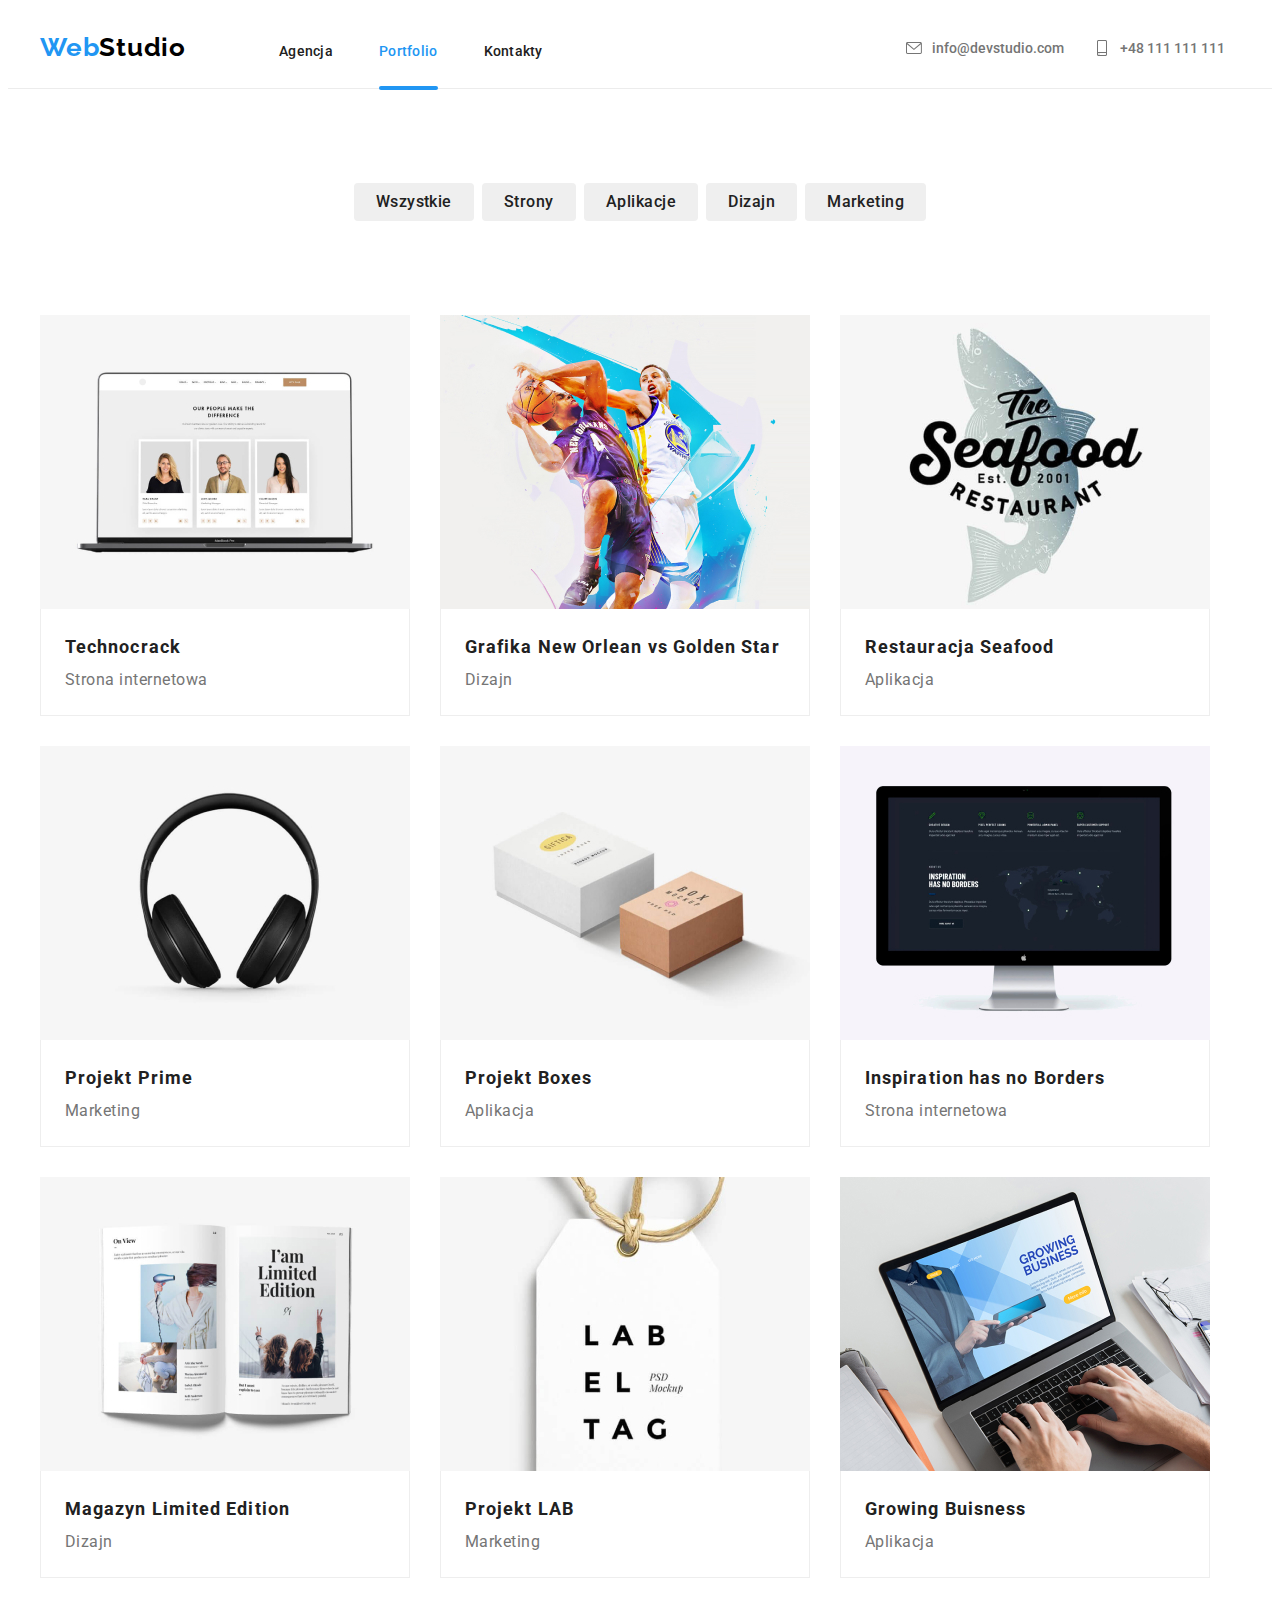
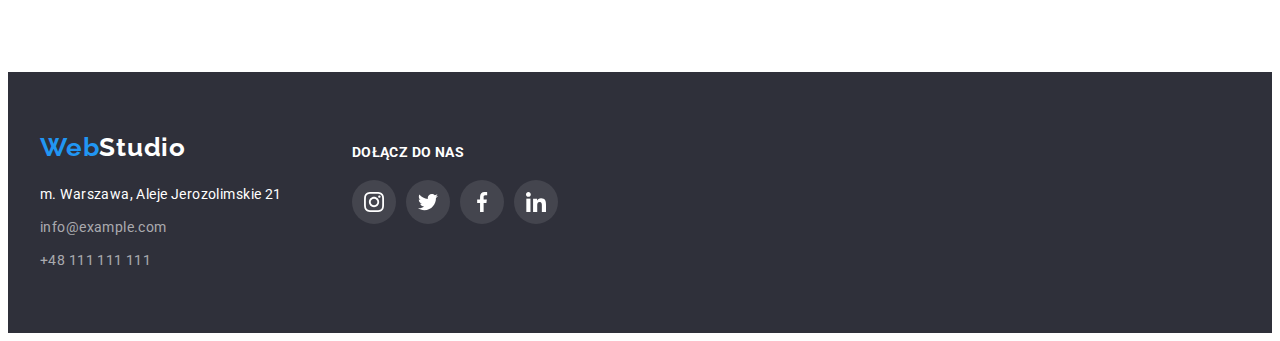
==== portfolio.html @ 1a3ec055 "Add files via upload" ====
<!DOCTYPE html>
<html lang="pl">
	<head>
		<meta charset="UTF-8" />
		<meta http-equiv="X-UA-Compatible" content="IE=edge" />
		<meta name="viewport" content="width=device-width, initial-scale=1.0" />
		<title>Zadanie domowe GOIT Polska - Figma</title>
		<link
			rel="stylesheet"
			href="https://cdnjs.cloudflare.com/ajax/libs/modern-normalize/1.1.0/modern-normalize.min.css"
			integrity="sha512-wpPYUAdjBVSE4KJnH1VR1HeZfpl1ub8YT/NKx4PuQ5NmX2tKuGu6U/JRp5y+Y8XG2tV+wKQpNHVUX03MfMFn9Q=="
			crossorigin="anonymous"
			referrerpolicy="no-referrer" />
		<link rel="stylesheet" href="./css/styles.css" />
		<link rel="preconnect" href="https://fonts.googleapis.com" />
		<link rel="preconnect" href="https://fonts.gstatic.com" crossorigin />
		<link
			href="https://fonts.googleapis.com/css2?family=Raleway:wght@700&family=Roboto:wght@400;500;700;900&display=swap"
			rel="stylesheet" />
	</head>

	<body class="body">
		<header class="head-wrapper">
			<div class="container head-container">
				<a class="logo" href="./index.html"
					>Web<span style="color: black">Studio</span></a
				>
				<nav class="nav">
					<ul class="nav-list">
						<li>
							<a class="nav-link" href="./index.html">Agencja</a>
						</li>
						<li>
							<a class="nav-link active" href="./portfolio.html"
								>Portfolio</a
							>
						</li>
						<li>
							<a class="nav-link" href="">Kontakty</a>
						</li>
					</ul>
				</nav>
				<div class="container head-contact-container">
					<a class="head-contact" href="mailto:info@devstudio.com"
						><svg width="16" height="16">
							<use href="./images/icons.svg#icon-envelope"></use>
						</svg>
						info@devstudio.com</a
					>
					<a class="head-contact" href="tel:+48111111111"
						><svg width="16" height="16">
							<use
								href="./images/icons.svg#icon-smartphone"></use>
						</svg>
						+48 111 111 111</a
					>
				</div>
			</div>
		</header>

		<main>
			<section class="filter-wrapper section">
				<div class="container">
					<ul class="btn-wrapper">
						<li>
							<button class="filter-btn" type="button">
								Wszystkie
							</button>
						</li>
						<li>
							<button class="filter-btn" type="button">
								Strony
							</button>
						</li>
						<li>
							<button class="filter-btn" type="button">
								Aplikacje
							</button>
						</li>
						<li>
							<button class="filter-btn" type="button">
								Dizajn
							</button>
						</li>
						<li>
							<button class="filter-btn" type="button">
								Marketing
							</button>
						</li>
					</ul>
				</div>
			</section>

			<section class="main-background section">
				<div class="container">
					<ul class="cards-net">
						<li class="card-box">
							<div tabindex="0" class="box">
								<img
									src="images/technocrack.jpg"
									alt="Laptop ze stroną internetową"
									width="370"
									height="294" />
								<div class="box-overlay">
									<p>
										Technocrack jest popularną platformą
										wykorzystywaną do rozpowszechniania
										koronawirusa. Firmy wykorzystują tę
										platformę do celów szpiegowskich i
										ataków na niezabezpieczone serwery
										konkurencji
									</p>
								</div>
							</div>

							<div class="card-box-text">
								<span class="card-title">Technocrack</span>
								<span class="card-subtitle"
									>Strona internetowa</span
								>
							</div>
						</li>

						<li class="card-box">
							<div tabindex="0" class="box">
								<img
									src="images/grafika_new_orlean_vs_golden_star.jpg"
									alt="Starcie koszykarzy"
									width="370"
									height="294" />
								<div class="box-overlay">
									<p>
										Technocrack jest popularną platformą
										wykorzystywaną do rozpowszechniania
										koronawirusa. Firmy wykorzystują tę
										platformę do celów szpiegowskich i
										ataków na niezabezpieczone serwery
										konkurencji
									</p>
								</div>
							</div>

							<div class="card-box-text">
								<span class="card-title"
									>Grafika New Orlean vs Golden Star</span
								>
								<span class="card-subtitle">Dizajn</span>
							</div>
						</li>

						<li class="card-box">
							<div tabindex="0" class="box">
								<img
									src="images/seafood.jpg"
									alt="Logo restauracji"
									width="370"
									height="294" />
								<div class="box-overlay">
									<p>
										Technocrack jest popularną platformą
										wykorzystywaną do rozpowszechniania
										koronawirusa. Firmy wykorzystują tę
										platformę do celów szpiegowskich i
										ataków na niezabezpieczone serwery
										konkurencji
									</p>
								</div>
							</div>

							<div class="card-box-text">
								<span class="card-title"
									>Restauracja Seafood</span
								>
								<span class="card-subtitle">Aplikacja</span>
							</div>
						</li>

						<li class="card-box">
							<div tabindex="0" class="box">
								<img
									src="images/prime.jpg"
									alt="Słuchawki"
									width="370"
									height="294" />
								<div class="box-overlay">
									<p>
										Technocrack jest popularną platformą
										wykorzystywaną do rozpowszechniania
										koronawirusa. Firmy wykorzystują tę
										platformę do celów szpiegowskich i
										ataków na niezabezpieczone serwery
										konkurencji
									</p>
								</div>
							</div>

							<div class="card-box-text">
								<span class="card-title">Projekt Prime</span>
								<span class="card-subtitle">Marketing</span>
							</div>
						</li>

						<li class="card-box">
							<div tabindex="0" class="box">
								<img
									src="images/boxes.jpg"
									alt="Pudełka"
									width="370"
									height="294" />
								<div class="box-overlay">
									<p>
										Technocrack jest popularną platformą
										wykorzystywaną do rozpowszechniania
										koronawirusa. Firmy wykorzystują tę
										platformę do celów szpiegowskich i
										ataków na niezabezpieczone serwery
										konkurencji
									</p>
								</div>
							</div>

							<div class="card-box-text">
								<span class="card-title">Projekt Boxes</span>
								<span class="card-subtitle">Aplikacja</span>
							</div>
						</li>

						<li class="card-box">
							<div tabindex="0" class="box">
								<img
									src="images/inspiration_has_no_borders.jpg"
									alt="Ekran monitora z mapą świata"
									width="370"
									height="294" />
								<div class="box-overlay">
									<p>
										Technocrack jest popularną platformą
										wykorzystywaną do rozpowszechniania
										koronawirusa. Firmy wykorzystują tę
										platformę do celów szpiegowskich i
										ataków na niezabezpieczone serwery
										konkurencji
									</p>
								</div>
							</div>

							<div class="card-box-text">
								<span class="card-title"
									>Inspiration has no Borders</span
								>
								<span class="card-subtitle"
									>Strona internetowa</span
								>
							</div>
						</li>

						<li class="card-box">
							<div tabindex="0" class="box">
								<img
									src="images/magazyn_limited_edition.jpg"
									alt="Otwarta książka"
									width="370"
									height="294" />
								<div class="box-overlay">
									<p>
										Technocrack jest popularną platformą
										wykorzystywaną do rozpowszechniania
										koronawirusa. Firmy wykorzystują tę
										platformę do celów szpiegowskich i
										ataków na niezabezpieczone serwery
										konkurencji
									</p>
								</div>
							</div>

							<div class="card-box-text">
								<span class="card-title"
									>Magazyn Limited Edition</span
								>
								<span class="card-subtitle">Dizajn</span>
							</div>
						</li>

						<li class="card-box">
							<div tabindex="0" class="box">
								<img
									src="images/projekt_lab.jpg"
									alt="Etykieta na sztnurku"
									width="370"
									height="294" />
								<div class="box-overlay">
									<p>
										Technocrack jest popularną platformą
										wykorzystywaną do rozpowszechniania
										koronawirusa. Firmy wykorzystują tę
										platformę do celów szpiegowskich i
										ataków na niezabezpieczone serwery
										konkurencji
									</p>
								</div>
							</div>

							<div class="card-box-text">
								<span class="card-title">Projekt LAB</span>
								<span class="card-subtitle">Marketing</span>
							</div>
						</li>

						<li class="card-box">
							<div tabindex="0" class="box">
								<img
									src="images/growing_business.jpg"
									alt="Laptop z prezentacją"
									width="370"
									height="294" />
								<div class="box-overlay">
									<p>
										Technocrack jest popularną platformą
										wykorzystywaną do rozpowszechniania
										koronawirusa. Firmy wykorzystują tę
										platformę do celów szpiegowskich i
										ataków na niezabezpieczone serwery
										konkurencji
									</p>
								</div>
							</div>

							<div class="card-box-text">
								<span class="card-title">Growing Buisness</span>
								<span class="card-subtitle">Aplikacja</span>
							</div>
						</li>
					</ul>
				</div>
			</section>
		</main>

		<footer class="foot-wrapper">
			<div class="container">
				<div>
					<a class="logo" href="./index.html"
						>Web<span style="color: white">Studio</span></a
					>
					<address class="foot-contact">
						<span style="color: #ffffff"
							>m. Warszawa, Aleje Jerozolimskie 21</span
						>
						<a class="link" href="mailto:info@example.com"
							>info@example.com</a
						>
						<a class="link" href="tel:+48111111111"
							>+48 111 111 111</a
						>
					</address>
				</div>
				<div class="footer-socials">
					<p class="footer-socials-join">dołącz do nas</p>
					<ul class="footer-socials-links">
						<li>
							<a class="footer-socials-item" href="#"
								><svg width="20" height="20">
									<use
										href="./images/icons.svg#icon-instagram2"></use>
								</svg>
							</a>
						</li>

						<li>
							<a class="footer-socials-item" href="#">
								<svg width="20" height="20">
									<use
										href="./images/icons.svg#icon-twitter1"></use>
								</svg>
							</a>
						</li>
						<li>
							<a class="footer-socials-item" href="#">
								<svg width="20" height="20">
									<use
										href="./images/icons.svg#icon-facebook1"></use>
								</svg>
							</a>
						</li>
						<li>
							<a class="footer-socials-item" href="#">
								<svg width="20" height="20">
									<use
										href="./images/icons.svg#icon-linkedin1"></use>
								</svg>
							</a>
						</li>
					</ul>
				</div>
			</div>
		</footer>
	</body>
</html>
---- css/styles.css ----
*,
*::before,
*::after {
	outline: none;
}

:root {
	--active-color: #2196f3;
	--main-text-color: #212121;
	--bg-color: #ffffff;
	--nav-color: #020202;
	--nav-link-color: #212121;
	--head-contact-color: #757575;
	--btn-color: #212121;
	--card-title-color: #212121;
	--card-subtitle-color: #757575;
	--card-box-border-color: #eeeeee;
	--foot-bg-color: #2f303a;
	--foot-link-color: rgba(255, 255, 255, 0.6);
	--title-color: #2f303a;
	--secondary-header-color: #212121;
	--team-cards-bg-color: #f5f4fa;
	--border-bottom-color: #ececec;
	--icon-hover: rgba(33, 150, 243, 1);
	--article-icon-bg: #f5f4fa;
	--icons-fill: #afb1b8;
}

h1,
h2,
h3,
h4,
p,
ul,
li,
figure {
	margin: 0;
	padding: 0;
}

body {
	font-family: "Roboto", sans-serif;
	color: var(--main-text-color);
}

img,
svg {
	vertical-align: middle;
}

.section {
	padding-top: 94px;
	padding-bottom: 94px;
}

ul {
	list-style-type: none;
}
.head-wrapper {
	border-bottom: 1px solid var(--border-bottom-color);
	background-color: var(--bg-color);
	padding: 24px 0 25px;
	gap: 93px;
}

.logo {
	display: flex;
	justify-content: flex-start;
	font-family: Raleway;
	font-weight: 700;
	font-size: 26px;
	line-height: 1.19;
	letter-spacing: 0.03em;
	color: var(--active-color);
	text-decoration: none;
}

.nav {
	display: flex;
	font-weight: 500;
	font-size: 14px;
	line-height: 1.14;
	letter-spacing: 0.02em;
}

.nav-list {
	display: flex;
	gap: 46px;
	text-decoration: none;
	color: var(--nav-color);
	margin-left: 93px;
}

.nav-link {
	text-decoration: none;
	color: var(--nav-link-color);
	position: relative;
	transition: 250ms cubic-bezier(0.4, 0, 0.2, 1);
}
.nav-link:hover,
.nav-link:focus {
	color: var(--active-color);
}

.active::after {
	content: "";
	position: absolute;
	display: block;
	width: 100%;
	height: 4px;
	border-radius: 2px;
	top: 43px;
	background: var(--active-color);
}

/* .nav::after:hover .nav-link {
   opacity: 0.8;

    } */
.active {
	color: var(--active-color);
}

.head-contact {
	display: flex;
	gap: 10px;
	align-items: center;
	font-weight: 500;
	font-size: 14px;
	text-decoration: none;
	color: var(--head-contact-color);
	fill: currentColor;
	transition: 250ms cubic-bezier(0.4, 0, 0.2, 1);
}

.head-contact:hover,
.head-contact:focus {
	color: var(--active-color);
}

.filter-wrapper {
	margin-bottom: -94px;
}

.btn-wrapper {
	background: var(--bg-color);
	display: flex;
	gap: 8px;
	justify-content: center;
}

.filter-btn {
	cursor: pointer;
	font-family: "Roboto", sans-serif;
	font-weight: 500;
	font-size: 16px;
	line-height: 1.63;
	text-align: center;
	letter-spacing: 0.03em;
	color: var(--btn-color);
	border-radius: 4px;
	border: 0;
	padding: 6px 22px;
	transition: 250ms cubic-bezier(0.4, 0, 0.2, 1);
}

.filter-btn:hover,
.filter-btn:focus {
	background: var(--active-color);
	border-radius: 4px;
	color: var(--bg-color);
	box-shadow: 0px 3px 1px rgba(0, 0, 0, 0.1), 0px 1px 2px rgba(0, 0, 0, 0.08),
		0px 2px 2px rgba(0, 0, 0, 0.12);
}

.card-title {
	font-weight: 700;
	font-size: 18px;
	line-height: 2;
	letter-spacing: 0.06em;
	color: var(--card-title-color);
}
.card-subtitle {
	display: block;
	line-height: 1.88;
	letter-spacing: 0.03em;
	color: var(--card-subtitle-color);
}

.card-box {
	background: var(--bg-color);
	max-width: 370px;
	text-align: left;
	transition: 250ms cubic-bezier(0.4, 0, 0.2, 1);
}

.card-box:hover {
	box-shadow: 0px 1px 1px rgba(0, 0, 0, 0.12), 0px 4px 4px rgba(0, 0, 0, 0.06),
		1px 4px 6px rgba(0, 0, 0, 0.16);
}

/* testy */

.box {
	position: relative;
	width: 370px;
	overflow: hidden;
	transition: 250ms cubic-bezier(0.4, 0, 0.2, 1);
}

.box-overlay > p {
	color: var(--bg-color);
	font-style: normal;
	font-size: 18px;
	line-height: 1.556;
	letter-spacing: 0.03em;
	background-color: var(--active-color);
	padding: 49px 45px 49px 24px;
}

.box-overlay {
	position: absolute;
	bottom: 100%;
	left: 0;
	bottom: 0;
	overflow: hidden;
	width: 100%;
	height: 0;
	transition: 0.3s cubic-bezier(0.4, 0, 0.2, 1);
}

.box:is(:hover, :focus) .box-overlay {
	bottom: 0;
	height: 100%;
}

.card-box-text {
	padding: 20px 24px;
	/* margin-top: -4px; */
	border: 1px solid var(--card-box-border-color);
	border-top: 0;
}

.cards-net {
	display: flex;
	flex-wrap: wrap;
	gap: 30px;
}

.foot-wrapper {
	background-color: var(--foot-bg-color);
	padding: 60px 0;
}

.foot-wrapper > .container {
	display: flex;
	gap: 70px;
}

address {
	display: flex;
	flex-direction: column;
	gap: 9px;
}
.foot-contact {
	font-style: normal;
	font-size: 14px;
	line-height: 1.71;
	letter-spacing: 0.03em;
	margin-top: 20px;
}

a {
	width: max-content;
}

.link {
	text-decoration: none;
	color: var(--foot-link-color);
	transition: 250ms cubic-bezier(0.4, 0, 0.2, 1);
}

.link:hover,
.link:focus {
	color: var(--active-color);
}

/* index.html spec styles */

.main-background {
	background: var(--bg-color);
}

.hero-title {
	display: flex;
	padding: 0 252px;
	margin-bottom: 30px;
	font-weight: 900;
	font-size: 44px;
	line-height: 1.3636;
	letter-spacing: 0.06em;
	text-transform: uppercase;
	color: var(--bg-color);
}

.hero {
	background: var(--title-color);
	background-image: url("../images/hero_work_in_office.jpg"),
		linear-gradient(to right, rgba(47, 48, 58, 0.4), rgba(47, 48, 58, 0.4));
	background-repeat: no-repeat;
	background-position: center;
	text-align: center;
	padding: 200px 0;
}
/* hero button */
.hero-btn {
	background: var(--active-color);
	color: var(--bg-color);
	font-weight: 700;
	line-height: 1.875;
	box-shadow: 0px 4px 4px rgba(0, 0, 0, 0.15);
	border-radius: 4px;
	border: 0;
	padding: 10px 41px 10px 42px;
	font-family: "Roboto", sans-serif;
	cursor: pointer;
}

.article-title {
	font-weight: 700;
	font-size: 14px;
	line-height: 1.14;
	letter-spacing: 0.03em;
	text-transform: uppercase;
	color: var(--card-title-color);
}
.article-text {
	font-size: 14px;
	line-height: 1.71;
	letter-spacing: 0.03em;
	color: var(--card-subtitle-color);
}

.secondary-header {
	margin-top: 0;
	margin-bottom: 50px;
	text-align: center;
	font-weight: 700;
	font-size: 36px;
	line-height: 1.67;
	letter-spacing: 0.03em;
	color: var(--secondary-header-color);
}

.activities {
	display: flex;
	list-style-type: none;
	gap: 30px;
}
.test {
	position: relative;
}

.activities-overlay {
	/* Dzięki position:relative możemy kolejne elementy ustawiać względem tego. */
	display: flex;
	position: absolute;
	left: 0;
	right: 0;
	bottom: 0;
	height: 70px;
	background: rgba(47, 48, 58, 0.8);
	align-items: center;
	justify-content: center;
}

.activities-text {
	display: flex;
	font-weight: 700;
	font-size: 14px;
	line-height: 1.143px;
	letter-spacing: 0.03em;
	text-transform: uppercase;
	color: #ffffff;

	opacity: 1;
	text-align: center;
}

.team-cards {
	background: var(--team-cards-bg-color);
}

.member-card {
	background-color: var(--bg-color);
	box-shadow: 0px 1px 3px rgba(0, 0, 0, 0.12), 0px 1px 1px rgba(0, 0, 0, 0.14),
		0px 2px 1px rgba(0, 0, 0, 0.2);
	border-radius: 0px 0px 4px 4px;
	border: 0 solid var(--card-box-border-color);
	text-align: center;
}

.member-card-title {
	font-weight: 500;
	line-height: 1.19;
	letter-spacing: 0.03em;
	color: var(--card-title-color);
}

.member-card-text {
	display: block;
	line-height: 1.19;
	letter-spacing: 0.03em;
	color: var(--card-subtitle-color);
	margin-top: 10px;
	margin-bottom: 16px;
}

/* HW - 03 */

.container {
	max-width: 1200px;
	width: 100%;
	margin: 0 auto;
	padding: 0 15px;
}

.head-container {
	display: flex;
	align-items: baseline;
}

.head-contact-container {
	display: flex;
	justify-content: end;
	gap: 30px;
}
.article-icons {
	width: 270px;
	height: 120px;
	padding: 25px 102.34px;
	margin-bottom: 30px;
	background: var(--article-icon-bg);
	border-radius: 4px;
}
.article-list {
	display: flex;
	gap: 30px;
	margin-bottom: -94px;
}
.team-cards-list {
	display: flex;
	gap: 30px;
	justify-content: center;
}

.team-cards-text {
	padding: 30px 32px;
	text-align: center;
}

/* HW04 */

.members-socials-links {
	display: flex;
	flex-direction: row;
	gap: 10px;
}

.members-socials-item {
	display: flex;
	border-radius: 50%;
	justify-content: center;
	align-items: center;
	padding: 12px;
	transition: 250ms cubic-bezier(0.4, 0, 0.2, 1);
}

.members-socials-item > svg {
	fill: var(--icons-fill);
}

.members-socials-item:is(:hover, :focus) {
	background-color: var(--active-color);
}

.members-socials-item:is(:hover, :focus) > svg {
	fill: var(--bg-color);
}

.footer-socials-item:is(:hover, :focus) {
	background-color: var(--active-color);
}

.footer-socials-item:is(:hover, :focus) > svg {
	fill: var(--bg-color);
}

/* partners */
.partners-logos-list {
	display: flex;
	gap: 30px;
	justify-content: space-between;
}
.partners-logos {
	border: 1px solid var(--icons-fill);
	border-radius: 4px;
	display: flex;
	justify-content: center;
	align-items: center;
	padding: 16px 32px;
	transition: 250ms cubic-bezier(0.4, 0, 0.2, 1);
}

.partners-logos > svg {
	fill: var(--icons-fill);
transition: 250ms cubic-bezier(0.4, 0, 0.2, 1);
}
.partners-logos:is(:hover,:focus) > svg,
.partners-logos:hover {
	border-color: var(--active-color);
	fill: var(--active-color);
}

/* footer socials */
.footer-socials-join {
	color: var(--bg-color);
	font-weight: 700;
	font-size: 14px;
	line-height: 1.1428;
	letter-spacing: 0.03em;
	text-transform: uppercase;
	margin-bottom: 20px;
	margin-top: 12px;
}

.footer-socials-links {
	display: flex;
	flex-direction: row;
	gap: 10px;
}

.footer-socials-item {
	background-color: rgba(255, 255, 255, 0.1);
	border-radius: 50%;
	display: flex;
	justify-content: center;
	align-items: center;
	padding: 12px;
	transition: 250ms cubic-bezier(0.4, 0, 0.2, 1);
}

.footer-socials-item > svg {
	fill: var(--bg-color);
}


/* MODAL HW05 */

.backdrop {
	display: flex;
	align-items: center;
	justify-content: center;
	position: fixed;
	/* left: 0;
	top: 0;
	width: 100%;
	height: 100%; zamiast tego inset */
	inset: 0;
	background-color: rgba(0, 0, 0, 0.2);
}

.modal {
	display: block;
	position: relative;
	width: 528px;
	min-height: 581px;
	background-color: var(--bg-color);
	border-radius: 4px;
	box-shadow: 0px 1px 3px rgba(0, 0, 0, 0.12), 0px 1px 1px rgba(0, 0, 0, 0.14),
		0px 2px 1px rgba(0, 0, 0, 0.2);
	opacity: 1;
	transform: scale(1);
	transition: 500ms cubic-bezier(0.4, 0, 0.2, 1);
	transition-property: transform, opacity;
}

.close-btn {
        display:flex;
	position: absolute;
	top: 8px;
	right: 8px;
	width: 30px;
	height: 30px;
	background-color: var(--bg-color);
	border: 1px solid rgba(0, 0, 0, 0.1);
	border-radius: 50%;
	align-items: center;
        justify-content: center;
        cursor:pointer;


}

.is-hidden {
	opacity: 0;
	visibility: hidden;
	pointer-events: none;
	transition-delay: 500ms;
}

.is-hidden .modal {
	transform: scale(0);
	opacity: 0;
}
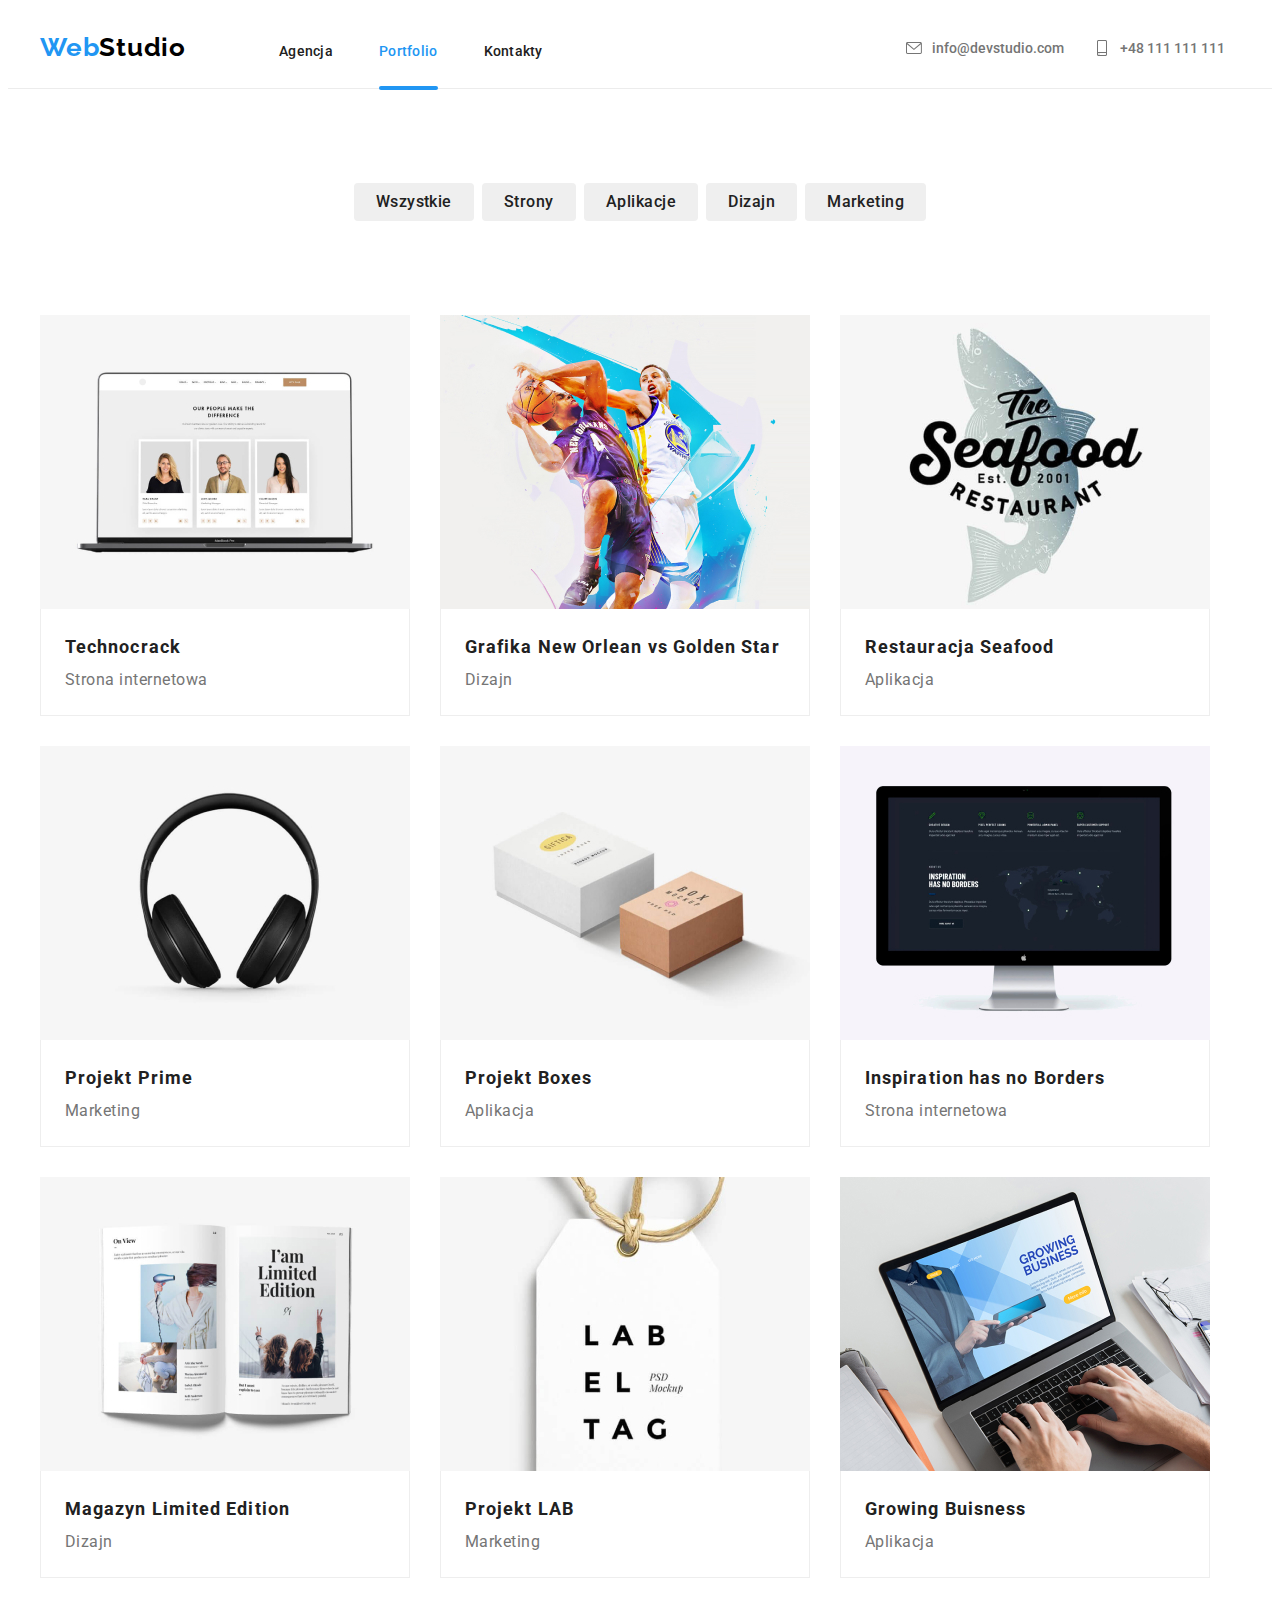
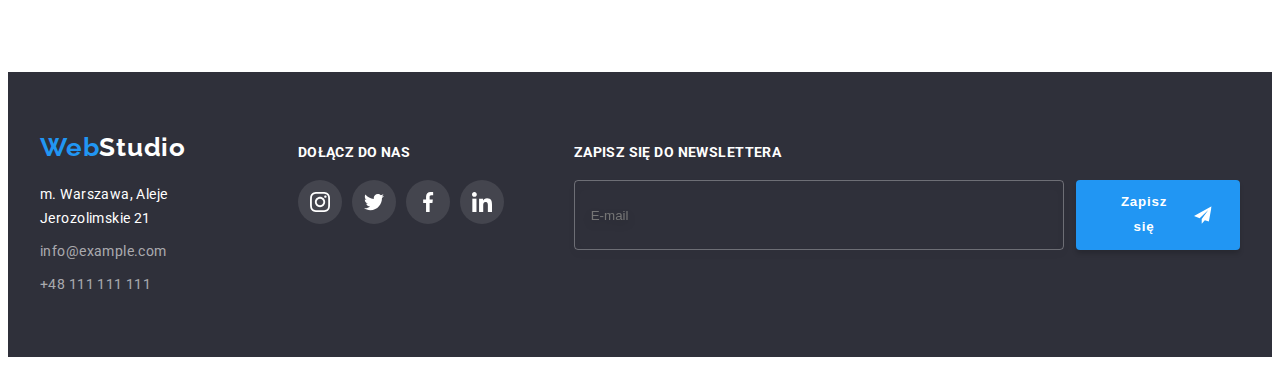
==== commit dd601bcf: "help" ====
--- a/portfolio.html
+++ b/portfolio.html
@@ -391,6 +391,25 @@
 						</li>
 					</ul>
 				</div>
+				<form class="news">
+					<h4 class="newsletter">Zapisz się do newslettera</h4>
+
+					<div class="newsletter-container">
+						<input
+							class="newsletter-input"
+							type="email"
+							name="newsletter_email"
+							placeholder="E-mail" />
+
+						<button class="newsletter-btn" type="submit">
+							Zapisz się
+							<svg width="24" height="24">
+								<use
+									href="./images/icons.svg#icon-icon-send"></use>
+							</svg>
+						</button>
+					</div>
+				</form>
 			</div>
 		</footer>
 	</body>
--- a/css/styles.css
+++ b/css/styles.css
@@ -24,6 +24,7 @@
 	--icon-hover: rgba(33, 150, 243, 1);
 	--article-icon-bg: #f5f4fa;
 	--icons-fill: #afb1b8;
+	--form-labels: #757575;
 }
 
 h1,
@@ -514,9 +515,9 @@
 
 .partners-logos > svg {
 	fill: var(--icons-fill);
-transition: 250ms cubic-bezier(0.4, 0, 0.2, 1);
-}
-.partners-logos:is(:hover,:focus) > svg,
+	transition: 250ms cubic-bezier(0.4, 0, 0.2, 1);
+}
+.partners-logos:is(:hover, :focus) > svg,
 .partners-logos:hover {
 	border-color: var(--active-color);
 	fill: var(--active-color);
@@ -553,7 +554,6 @@
 .footer-socials-item > svg {
 	fill: var(--bg-color);
 }
-
 
 /* MODAL HW05 */
 
@@ -586,7 +586,7 @@
 }
 
 .close-btn {
-        display:flex;
+	display: flex;
 	position: absolute;
 	top: 8px;
 	right: 8px;
@@ -596,10 +596,8 @@
 	border: 1px solid rgba(0, 0, 0, 0.1);
 	border-radius: 50%;
 	align-items: center;
-        justify-content: center;
-        cursor:pointer;
-
-
+	justify-content: center;
+	cursor: pointer;
 }
 
 .is-hidden {
@@ -613,3 +611,181 @@
 	transform: scale(0);
 	opacity: 0;
 }
+
+/* HW06 */
+
+.modal-title {
+	font-family: "Roboto";
+	font-style: normal;
+	font-weight: 700;
+	font-size: 20px;
+	line-height: 1.15;
+	text-align: center;
+	letter-spacing: 0.03em;
+	color: var(--secondary-header-color);
+	margin-top: 40px;
+}
+
+.modal-form > label{
+	display: flex;
+	flex-direction: column;
+	flex-wrap: nowrap;
+}
+
+	
+	
+
+.form-label {
+	position: relative;
+	max-width: 448px;
+	margin: 0 auto;
+}
+
+.form-label-text {
+	font-size: 12px;
+	line-height: 1.17;
+	letter-spacing: 0.01em;
+	color: var(--form-labels);
+	margin-top: 12px;
+	margin-bottom: 4px;
+}
+
+.form-label-input {
+	border: 1px solid rgba(33, 33, 33, 0.2);
+	border-radius: 4px;
+	height: 40px;
+	position: relative;
+	padding-left: 42px;
+	transition-property: outline-color, fill, border-color;
+	transition-duration: 250ms;
+	transition-timing-function: var(--cubic-bezier);
+}
+
+.form-label-input:is(:focus, :active),
+.form-label-textarea:is(:focus, :active),
+.form-label-icon:is(:focus, :active) {
+	fill: var(--active-color);
+	border-color: var(--active-color);
+}
+
+.form-label-icon {
+	position: absolute;
+	fill: var(--main-text-color);
+	height: 18px;
+	width: 18px;
+	left: 12px;
+	top: 40px;
+}
+
+.form-label-textarea {
+	border: 1px solid rgba(33, 33, 33, 0.2);
+	border-radius: 4px;
+	max-height: 120px;
+	resize: none;
+	padding-top: 12px;
+	padding-left: 16px;
+	transition: 250ms cubic-bezier(0.4, 0, 0.2, 1);
+}
+
+.form-checkbox {
+	display: flex;
+	justify-content: center;
+	align-items: center;
+
+	flex-wrap: ;
+	margin-top: 20px;
+	margin-bottom: 30px;
+}
+
+.form-checkbox-text {
+	font-size: 14px;
+	line-height: 1.7;
+	letter-spacing: 0.03em;
+	color: rgba(33, 150, 243, 1);
+	margin-left: 77px;
+}
+
+.form-checkbox-link {
+	color: var(--active-color);
+	text-decoration: underline;
+	cursor: pointer;
+}
+
+.form-modal-btn {
+	width: 200px;
+	height: 50px;
+	background: var(--active-color);
+	box-shadow: 0px 4px 4px rgba(0, 0, 0, 0.15);
+	border-radius: 4px;
+	border: 0;
+	font-weight: 700;
+	font-size: 16px;
+	line-height: 1.875;
+	letter-spacing: 0.06em;
+	color: var(--bg-color);
+
+	transition: 250ms cubic-bezier(0.4, 0, 0.2, 1);
+}
+
+.form-modal-btn:hover {
+	background-color: rgb(42, 119, 182);
+}
+
+.form-modal-btn-wrapper {
+	display: flex;
+	justify-content: center;
+	margin-bottom: 40px;
+}
+
+.newsletter {
+	display: flex;
+	color: var(--bg-color);
+	font-weight: 700;
+	font-size: 14px;
+	line-height: 1.1428;
+	letter-spacing: 0.03em;
+	text-transform: uppercase;
+	margin: 12px 0 20px;
+}
+.newsletter-container {
+	display: flex;
+	flex-direction: row;
+	gap: 12px;
+}
+
+.newsletter-input {
+	padding: 15px 295px 15px 16px;
+	color: var(--bg-color);
+	background-color: transparent;
+	border: 1px solid rgba(255, 255, 255, 0.3);
+	filter: drop-shadow(0px 4px 4px rgba(0, 0, 0, 0.15));
+	border-radius: 4px;
+	max-width: 358px;
+}
+
+.newsletter-btn {
+	display: flex;
+	align-items: center;
+
+	background: var(--active-color);
+	color: var(--bg-color);
+	font-weight: 700;
+	line-height: 1.875;
+	letter-spacing: 0.06em;
+
+	border: 0;
+	border-radius: 4px;
+	box-shadow: 0px 4px 4px rgba(0, 0, 0, 0.15);
+	padding: 10px 28px 10px 42px;
+
+	cursor: pointer;
+	gap: 24px;
+}
+
+.newsletter-btn > svg {
+	fill: var(--bg-color);
+}
+
+/* NAPRAWIĆ MODAL
+
+RAMKI PO NAJECHANIU W MODALU */
